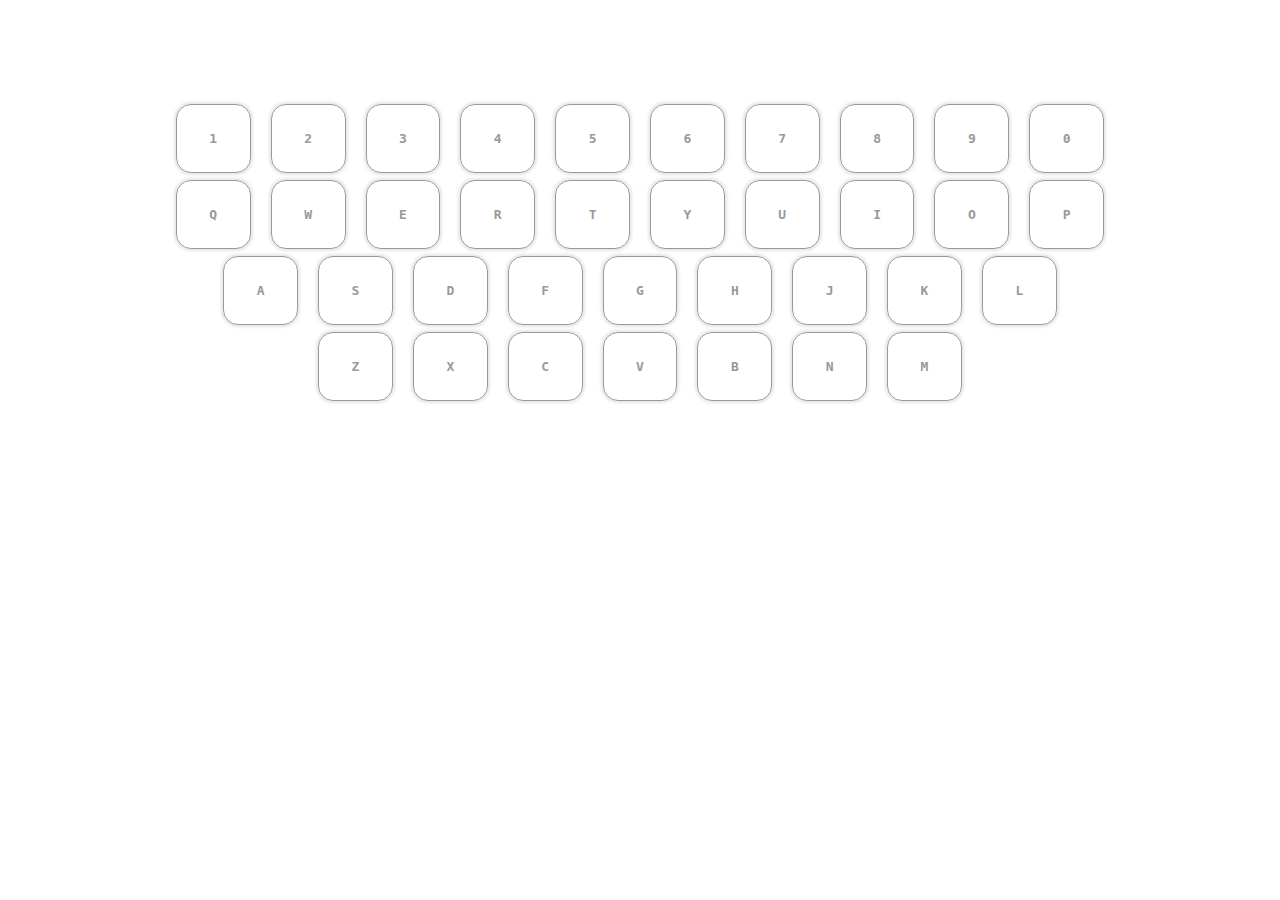
==== index.html @ a798d7a2 "“first" ====
<!DOCTYPE html>
<html lang="zh-Hans">
<head>
    <meta charset="UTF-8">
    <meta name="viewport" content="width=device-width, initial-scale=1.0">
    <meta http-equiv="X-UA-Compatible" content="ie=edge">
    <title>导航</title>
    <link rel="stylesheet" href="./css/style.css">
</head>
<body>
    <header>
    </header>
    <main>
        <div id="onediv">

        </div>
    </main>
    <footer>
    </footer>
    <script>
        var keys={
            '0':['1','2','3','4','5','6','7','8','9','0',],
            '1':['q','w','e','r','t','y','u','i','o','p'],
            '2':['a','s','d','f','g','h','j','k','l'],
            '3':['z','x','c','v','b','n','m'],
            'length': 4,
        }
        var hash={
            q: 'qq.com',
            w: 'weibo.com',
            e: 'ele.me',
            r: 'renren.com',
            t: 'tmall.com',
            y: 'youtube.com',
            u: 'freebuff.com',
            i: 'imooc.com',
            o: 'office.com',
            p: 'photoshop.com',
            a: 'acfun.tv',
            z: 'zhihu.com',
            b: 'bilibili.com',
            m: 'meituan.com',
        }
        //取出LocalStorage中的bak的hash,并覆盖原始hash
        hashInLocalStorage = JSON.parse(localStorage.getItem('bak') || 'null') 
		if(hashInLocalStorage){
			hash = hashInLocalStorage
		}
        index=0
        while(index<keys['length']){
           div1=document.createElement('div')//在onediv里面加<div>
           onediv.appendChild(div1)
           row=keys[index]
           index2=0
           while(index2<row['length']){
           kbd=document.createElement('kbd')//在div里面加<kbd>
           kbd.textContent=row[index2]
           div1.appendChild(kbd)
           btn=document.createElement('button')//在<kbd>里面加<button>
           btn.textContent='编辑'
           btn.id=row[index2]              //为每个button添加id，id为第二个数组的hash
           btn.onclick=function(jiushiwo){    //点击事件
           key=jiushiwo['target']['id']       //获取对应按钮的id
           x=prompt('请输入网址')              //保存网址
           hash[key]=x                        //改变hash对应的网址
           localStorage.setItem('bak', JSON.stringify(hash))
           console.log(hash)
           }
           kbd.appendChild(btn)
           index2=index2+1
           }
           index=index+1
       }
       document.onkeypress=function(jiushiwo){  //监听键盘
           key=jiushiwo['key']            //获取对应hash
           website=hash[key]
           window.open('http://'+website,'_blank')//新窗口打开页面
       }
    </script>
</body>
</html>
---- css/style.css ----
body{
    background-color: white;
}
header>.search{

}
main{
    text-align: center;
}
kbd{
    border: 1px solid;
    border-radius: 15px;
    box-shadow: 0 0 3px 2px rgba(0, 0, 0, 0.1);
    padding: 2em 2.5em;
    margin:10px;
    color: #999;
    text-transform: uppercase;/*字母变大写*/
    font-weight: bold;
    position: relative;
    transition: all 0.3s;
}
main>#onediv{
    margin-top: 100px;
}
main>#onediv>div{
    padding: 29px 20px;
}
kbd>button{
    text-decoration: none;
    font-size: 2px;
    margin: 0;
    padding: 0;
    position: absolute;
    right:0;
    bottom:0;
    display: none;
}
kbd:hover>button{
    display: inline-block;
}
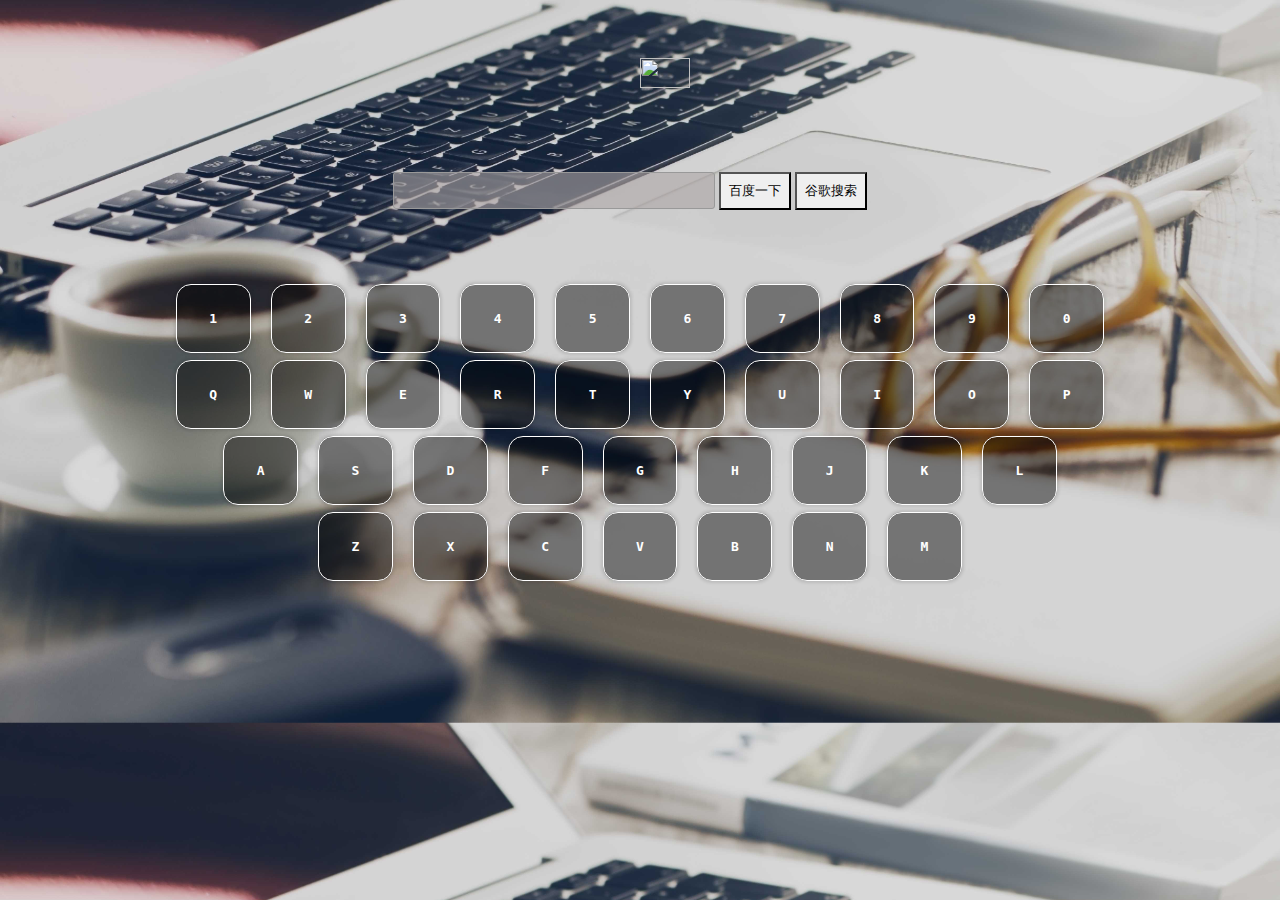
==== commit d10311af: "修改" ====
--- a/index.html
+++ b/index.html
@@ -9,6 +9,14 @@
 </head>
 <body>
     <header>
+        <div class="logo"><a href="http://www.36start.com" title=""><img src="" alt=""></a></div>
+        <div id="search">
+          <form name="s" action="http://www.baidu.com/s">  
+            <input type="text" id="q" name="wd" autocomplete="on" value="">
+            <input type="button" class="button" onclick="window.open('http://www.baidu.com/s?wd='+s.wd.value,'')" value="百度一下">
+            <input type="button" class="button" onclick="window.open('http://www.google.com/search?q='+s.wd.value,'')"  value="谷歌搜索">
+          </form>
+        </div>
     </header>
     <main>
         <div id="onediv">
--- a/css/style.css
+++ b/css/style.css
@@ -1,8 +1,33 @@
 body{
-    background-color: white;
+    background-image: url(../img/bg1.jpg);
+    background-position: center center;
+    background-size: cover;
+    
 }
-header>.search{
-
+header{
+    text-align: center;
+}
+header> .logo>a>img{
+    width: 50px;
+    height: 30px;
+    margin-left: 50px;
+    margin-top: 50px;
+}
+header> #search{
+    margin: 80px 20px 0 0;
+}
+#search>form>input{
+    padding:8px;
+    border-radius: 0px;
+}
+#search>form>input#q{
+    border: 1px solid #999;
+    border-radius: 3px;
+    padding: 10px 10px;
+    width: 300px;
+    background-color: rgba(172, 165, 165, 0.6);
+}
+#search>form>input>.button{
 }
 main{
     text-align: center;
@@ -13,14 +38,15 @@
     box-shadow: 0 0 3px 2px rgba(0, 0, 0, 0.1);
     padding: 2em 2.5em;
     margin:10px;
-    color: #999;
+    color: white;
     text-transform: uppercase;/*字母变大写*/
     font-weight: bold;
     position: relative;
     transition: all 0.3s;
+    background-color: rgba(0, 0, 0, 0.45)
 }
 main>#onediv{
-    margin-top: 100px;
+    margin-top: 70px;
 }
 main>#onediv>div{
     padding: 29px 20px;
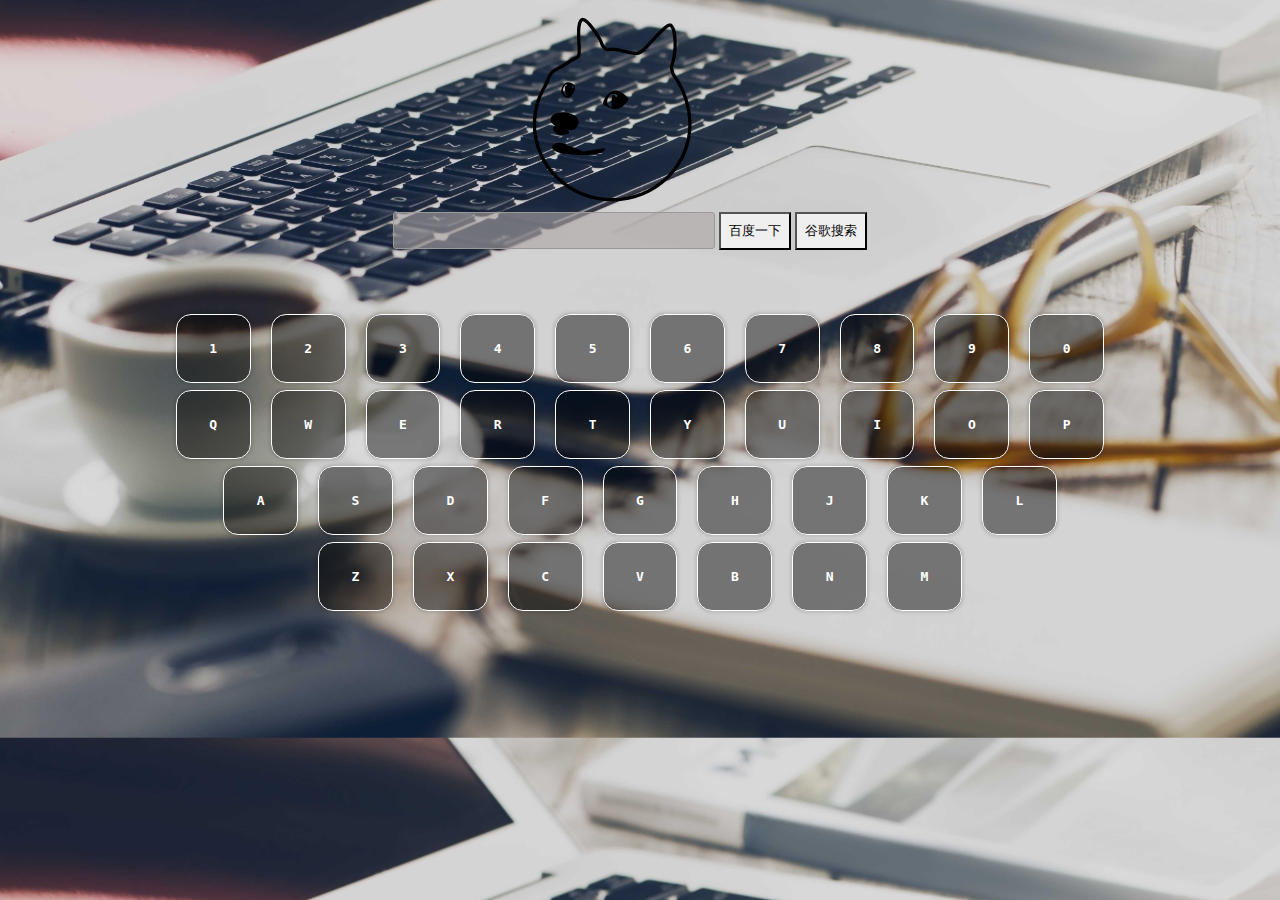
==== commit 8fdfddd2: "third" ====
--- a/index.html
+++ b/index.html
@@ -9,7 +9,7 @@
 </head>
 <body>
     <header>
-        <div class="logo"><a href="http://www.36start.com" title=""><img src="" alt=""></a></div>
+        <div class="logo"><img src="../img/dog.png" alt="dog"></div>
         <div id="search">
           <form name="s" action="http://www.baidu.com/s">  
             <input type="text" id="q" name="wd" autocomplete="on" value="">
--- a/css/style.css
+++ b/css/style.css
@@ -6,15 +6,12 @@
 }
 header{
     text-align: center;
-}
-header> .logo>a>img{
-    width: 50px;
-    height: 30px;
-    margin-left: 50px;
-    margin-top: 50px;
+} 
+header> .logo{
+    padding-right:55px;
 }
 header> #search{
-    margin: 80px 20px 0 0;
+    margin: 0 20px 0 0;
 }
 #search>form>input{
     padding:8px;
@@ -26,8 +23,6 @@
     padding: 10px 10px;
     width: 300px;
     background-color: rgba(172, 165, 165, 0.6);
-}
-#search>form>input>.button{
 }
 main{
     text-align: center;
@@ -46,7 +41,7 @@
     background-color: rgba(0, 0, 0, 0.45)
 }
 main>#onediv{
-    margin-top: 70px;
+    margin-top: 60px;
 }
 main>#onediv>div{
     padding: 29px 20px;
@@ -63,4 +58,29 @@
 }
 kbd:hover>button{
     display: inline-block;
-}+}
+/*狗头动画*/
+.logo>img:hover {
+    animation: shake 0.82s cubic-bezier(.36,.07,.19,.97) both;
+    transform: translate3d(0, 0, 0);
+    backface-visibility: hidden;
+    perspective: 1000px;
+  }
+  
+  @keyframes shake {
+    10%, 90% {
+      transform: translate3d(-1px, 0, 0);
+    }
+    
+    20%, 80% {
+      transform: translate3d(2px, 0, 0);
+    }
+  
+    30%, 50%, 70% {
+      transform: translate3d(-4px, 0, 0);
+    }
+  
+    40%, 60% {
+      transform: translate3d(4px, 0, 0);
+    }
+  }